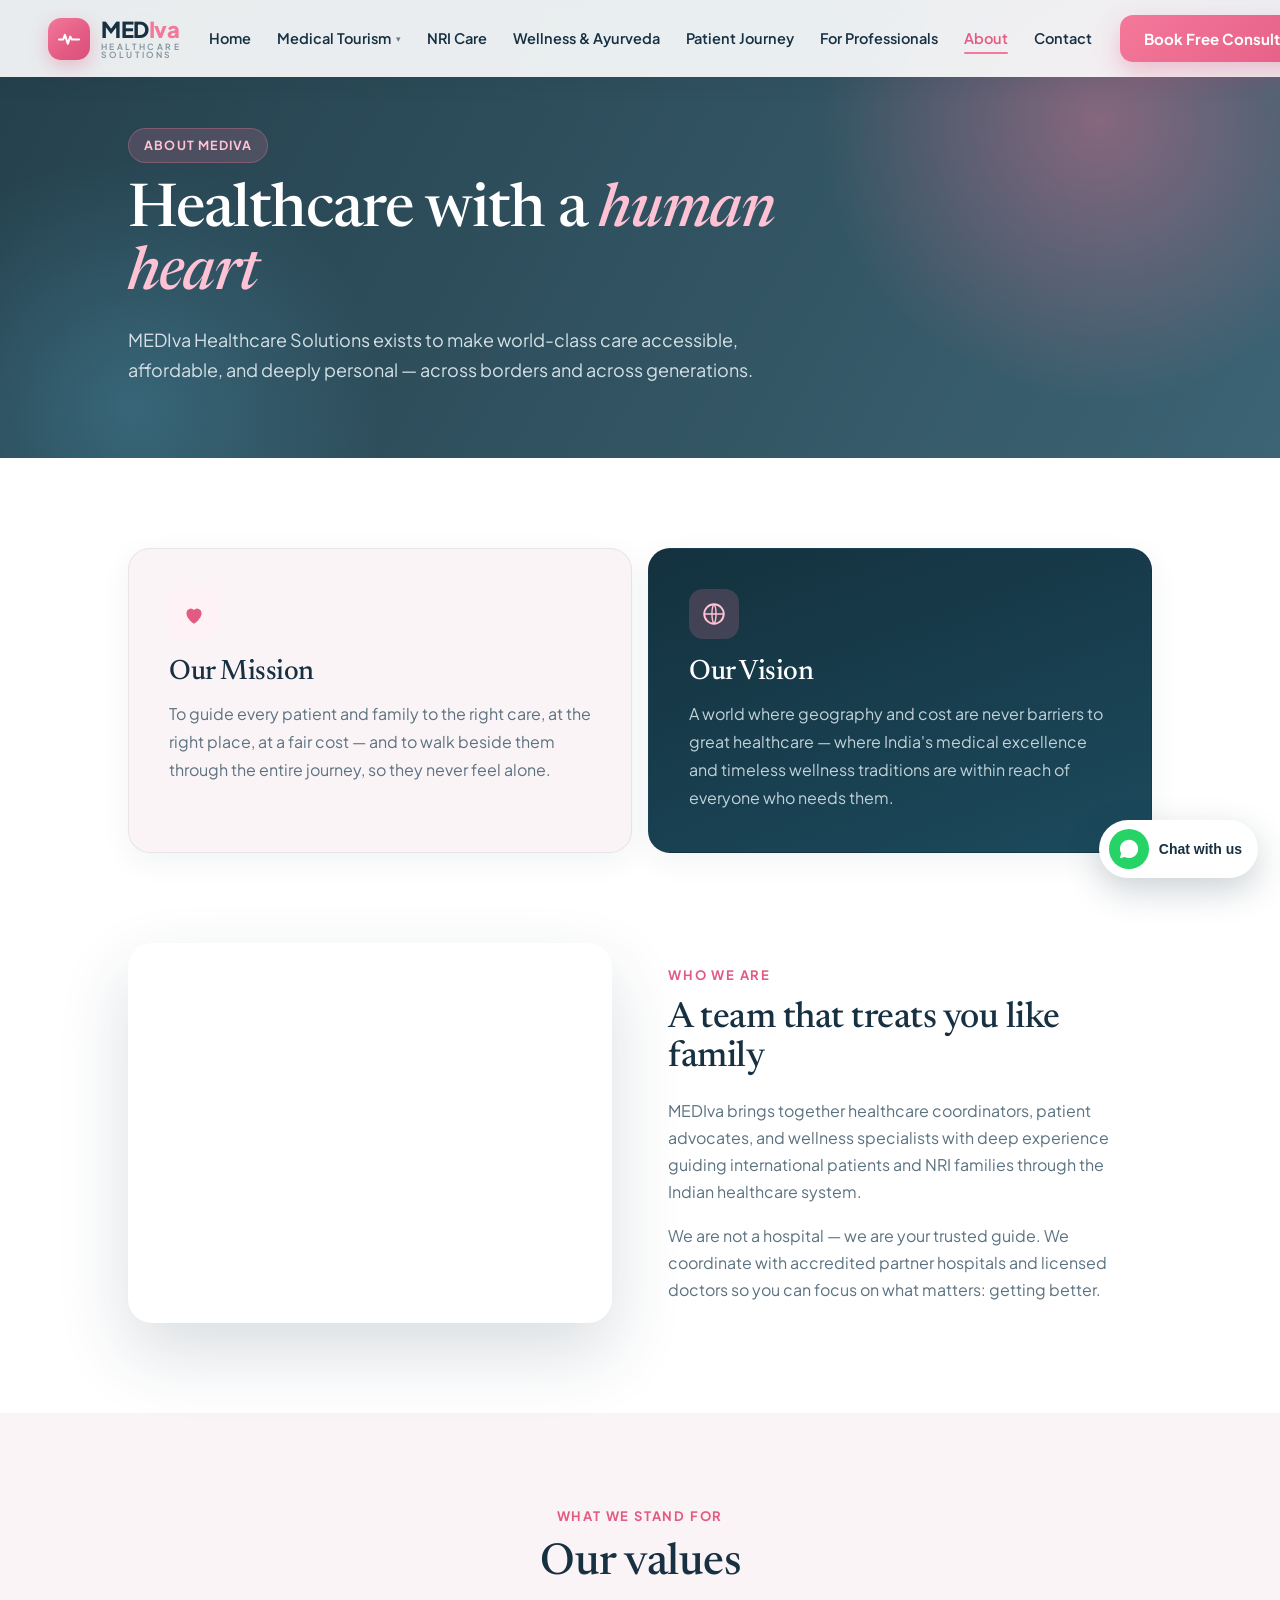
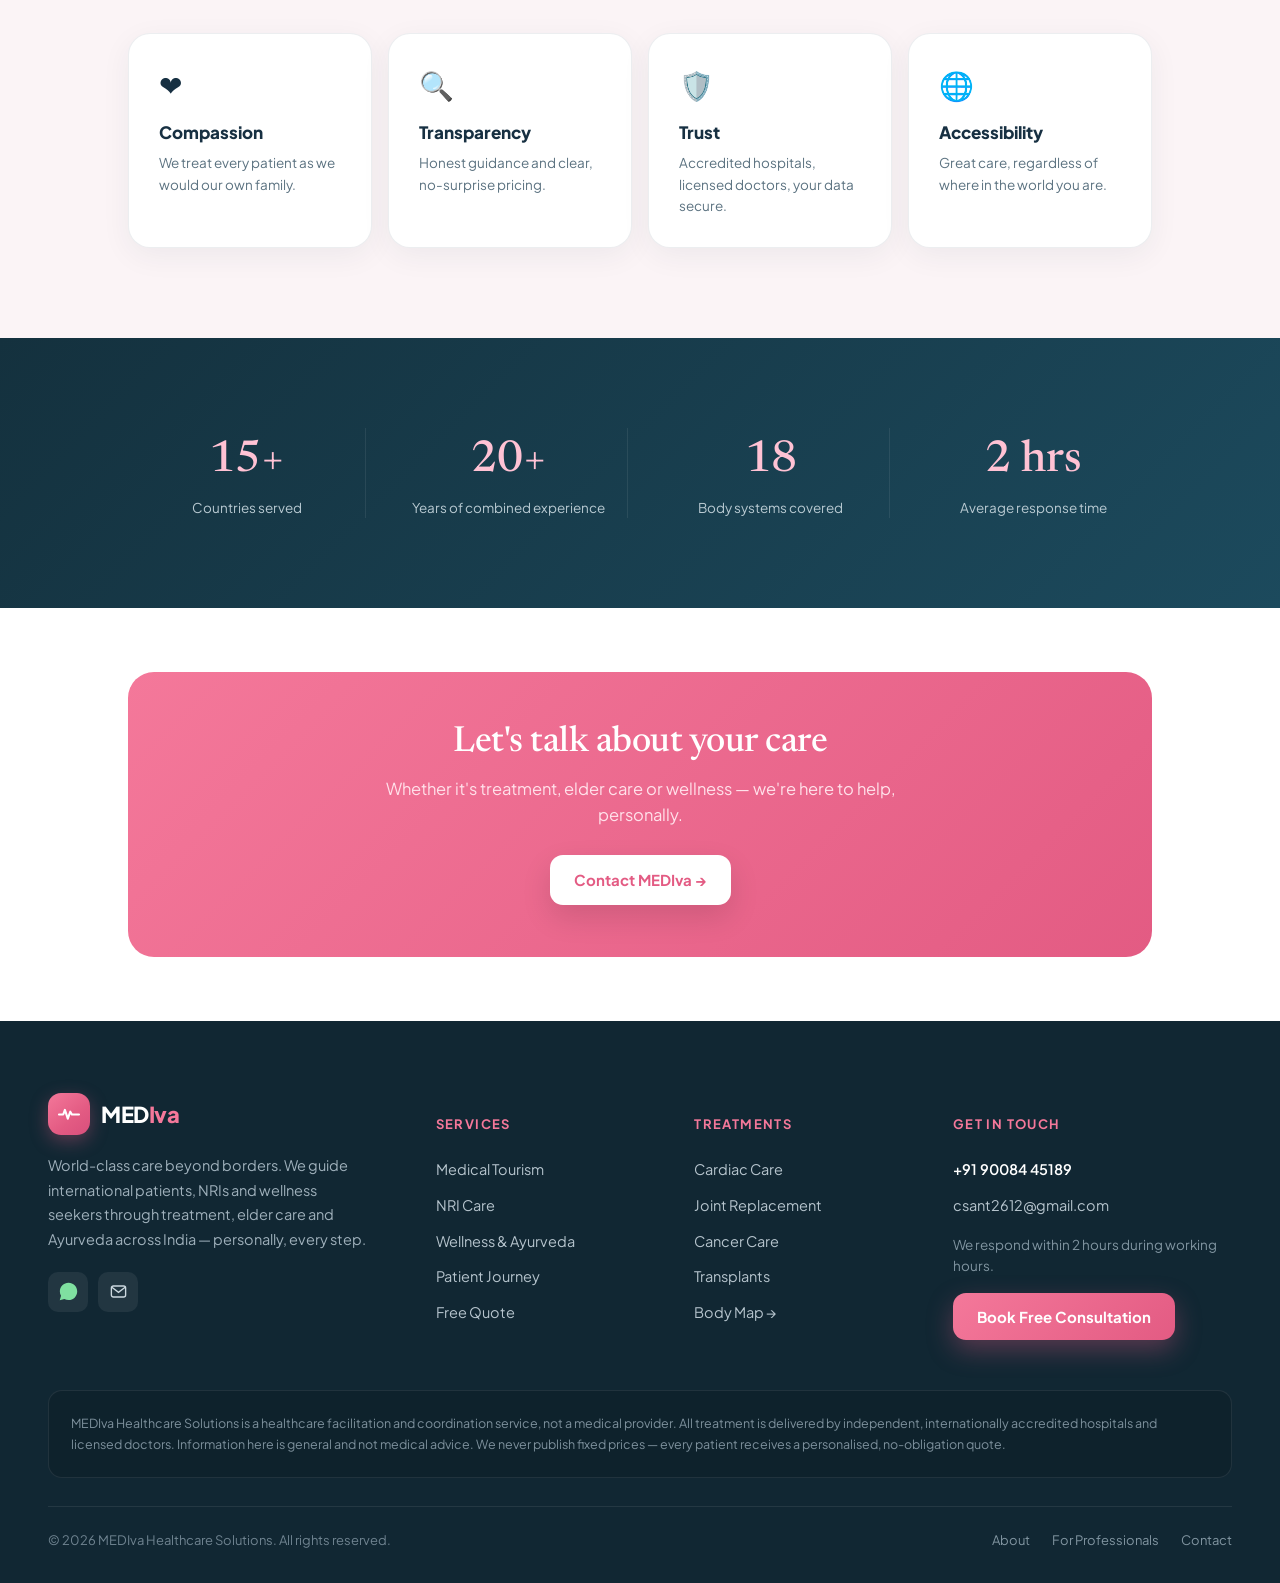
==== about.html @ e484f948 "Add files via upload" ====
<!DOCTYPE html>
<html lang="en">
<head>
<meta charset="utf-8">
<meta name="viewport" content="width=device-width, initial-scale=1">
<title>About MEDIva Healthcare Solutions</title>
<meta name="description" content="MEDIva makes world-class care accessible, affordable and personal — across borders and generations. Learn about our mission, vision and values.">
<link rel="icon" type="image/svg+xml" href="assets/img/favicon.svg">
<link rel="preconnect" href="https://fonts.googleapis.com">
<link rel="preconnect" href="https://fonts.gstatic.com" crossorigin>
<link href="https://fonts.googleapis.com/css2?family=Newsreader:ital,opsz,wght@0,6..72,400;0,6..72,500;0,6..72,600;1,6..72,400;1,6..72,500&family=Plus+Jakarta+Sans:wght@400;500;600;700;800&display=swap" rel="stylesheet">
<link rel="stylesheet" href="assets/css/styles.css">
</head>
<body data-active="About">
<header id="site-header"></header>
<main>
<section class="hero hero-page" style="background:linear-gradient(120deg,rgba(20,49,62,.93),rgba(28,74,93,.86)),url(https://images.unsplash.com/photo-1538108149393-fbbd81895907?auto=format&fit=crop&w=1600&q=70) center/cover">
  <div class="container-narrow"><span class="badge">About MEDIva</span>
    <h1 class="display on-dark" style="max-width:780px;margin-bottom:18px">Healthcare with a <span class="italic">human heart</span></h1>
    <p class="lead on-dark" style="max-width:660px">MEDIva Healthcare Solutions exists to make world-class care accessible, affordable, and deeply personal — across borders and across generations.</p>
  </div></section>
<section class="section"><div class="container-narrow"><div class="grid cols-2 gap-md">
  <div class="card card-pad" style="background:#fbf4f6;padding:40px"><div style="width:50px;height:50px;border-radius:14px;background:#fff2f6;display:inline-flex;align-items:center;justify-content:center;margin-bottom:18px"><svg width="26" height="26" viewBox="0 0 24 24" fill="none"><path d="M12 21s-7-4.5-7-10a4 4 0 0 1 7-2.6A4 4 0 0 1 19 11c0 5.5-7 10-7 10z" fill="#e35b83"/></svg></div><h2 class="display" style="font-size:28px;margin-bottom:12px">Our Mission</h2><p style="font-size:16px;line-height:1.75;color:#5b7280">To guide every patient and family to the right care, at the right place, at a fair cost — and to walk beside them through the entire journey, so they never feel alone.</p></div>
  <div class="card card-pad" style="background:linear-gradient(160deg,#14313e,#1c4a5d);padding:40px"><div style="width:50px;height:50px;border-radius:14px;background:rgba(244,120,154,.2);display:inline-flex;align-items:center;justify-content:center;margin-bottom:18px"><svg width="26" height="26" viewBox="0 0 24 24" fill="none"><circle cx="12" cy="12" r="9" stroke="#ffc2d4" stroke-width="1.8"/><path d="M3 12h18M12 3c2.5 2.5 2.5 15 0 18M12 3c-2.5 2.5-2.5 15 0 18" stroke="#ffc2d4" stroke-width="1.3"/></svg></div><h2 class="display on-dark" style="font-size:28px;margin-bottom:12px">Our Vision</h2><p style="font-size:16px;line-height:1.75;color:#c2d2d9">A world where geography and cost are never barriers to great healthcare — where India's medical excellence and timeless wellness traditions are within reach of everyone who needs them.</p></div>
</div></div></section>

<section class="section" style="padding-top:0"><div class="container-narrow"><div class="split">
  <div class="split-photo" style="height:380px;background-image:url(https://images.unsplash.com/photo-1622253692010-333f2da6031d?auto=format&fit=crop&w=1000&q=72)"></div>
  <div><span class="eyebrow">Who We Are</span><h2 class="display" style="font-size:36px;margin-bottom:18px">A team that treats you like family</h2><p class="lead" style="font-size:16px;margin-bottom:16px">MEDIva brings together healthcare coordinators, patient advocates, and wellness specialists with deep experience guiding international patients and NRI families through the Indian healthcare system.</p><p class="lead" style="font-size:16px">We are not a hospital — we are your trusted guide. We coordinate with accredited partner hospitals and licensed doctors so you can focus on what matters: getting better.</p></div>
</div></div></section>

<section class="section bg-tint"><div class="container-narrow">
  <div class="text-center measure" style="margin-bottom:44px"><span class="eyebrow">What We Stand For</span><h2 class="display">Our values</h2></div>
  <div class="grid cols-4 gap-md">
    <div class="card card-pad"><div style="font-size:28px;margin-bottom:14px">❤️</div><h4 style="font-size:17px;font-weight:800;margin-bottom:7px">Compassion</h4><p style="font-size:13.5px;line-height:1.6;color:#5b7280">We treat every patient as we would our own family.</p></div><div class="card card-pad"><div style="font-size:28px;margin-bottom:14px">🔍</div><h4 style="font-size:17px;font-weight:800;margin-bottom:7px">Transparency</h4><p style="font-size:13.5px;line-height:1.6;color:#5b7280">Honest guidance and clear, no-surprise pricing.</p></div><div class="card card-pad"><div style="font-size:28px;margin-bottom:14px">🛡️</div><h4 style="font-size:17px;font-weight:800;margin-bottom:7px">Trust</h4><p style="font-size:13.5px;line-height:1.6;color:#5b7280">Accredited hospitals, licensed doctors, your data secure.</p></div><div class="card card-pad"><div style="font-size:28px;margin-bottom:14px">🌐</div><h4 style="font-size:17px;font-weight:800;margin-bottom:7px">Accessibility</h4><p style="font-size:13.5px;line-height:1.6;color:#5b7280">Great care, regardless of where in the world you are.</p></div>
  </div>
</div></section>

<section class="section" style="background:linear-gradient(135deg,#14313e,#1c4a5d)"><div class="container-narrow"><div class="counters-grid" style="padding:0">
  <div class="counter"><div style="font-family:var(--serif);font-weight:500;font-size:44px;color:#ffc2d4">15+</div><div style="font-size:13.5px;color:#b9cad2;margin-top:4px">Countries served</div></div><div class="counter"><div style="font-family:var(--serif);font-weight:500;font-size:44px;color:#ffc2d4">20+</div><div style="font-size:13.5px;color:#b9cad2;margin-top:4px">Years of combined experience</div></div><div class="counter"><div style="font-family:var(--serif);font-weight:500;font-size:44px;color:#ffc2d4">18</div><div style="font-size:13.5px;color:#b9cad2;margin-top:4px">Body systems covered</div></div><div class="counter" style="border-right:none"><div style="font-family:var(--serif);font-weight:500;font-size:44px;color:#ffc2d4">2 hrs</div><div style="font-size:13.5px;color:#b9cad2;margin-top:4px">Average response time</div></div>
</div></div></section>

<section class="section-sm"><div class="container-narrow"><div class="cta-band" style="padding:52px 40px">
  <h2 class="display on-dark" style="font-size:36px;margin-bottom:12px">Let's talk about your care</h2>
  <p style="font-size:16.5px;color:#ffe1ea;margin:0 auto 26px;max-width:520px;line-height:1.6">Whether it's treatment, elder care or wellness — we're here to help, personally.</p>
  <a class="btn btn-white" href="contact.html">Contact MEDIva →</a>
</div></div></section>

</main>
<footer id="site-footer"></footer>
<div id="site-chrome"></div>
<script src="assets/js/main.js"></script>
</body>
</html>
---- assets/css/styles.css ----
/* ===========================================================
   MEDIva Healthcare Solutions — production stylesheet
   Palette: pink #f4789a / #e35b83 · ink #173042 · cloud #fbf4f6
   Fonts: Newsreader (serif display) + Plus Jakarta Sans (UI)
   =========================================================== */

:root {
  --pink: #f4789a;
  --pink-deep: #e35b83;
  --pink-soft: #fff2f6;
  --pink-tint: #fbf4f6;
  --ink: #173042;
  --ink-2: #1c4a5d;
  --slate: #5b7280;
  --slate-2: #7d909c;
  --line: rgba(23, 48, 66, .08);
  --green: #3c7d5a;
  --green-2: #2f6f4f;
  --wa: #25d366;
  --shadow-sm: 0 8px 30px rgba(23, 48, 66, .06);
  --shadow-md: 0 16px 40px rgba(23, 48, 66, .12);
  --shadow-lg: 0 30px 70px rgba(23, 48, 66, .16);
  --maxw: 1240px;
  --maxw-narrow: 1080px;
  --serif: 'Newsreader', Georgia, serif;
  --sans: 'Plus Jakarta Sans', system-ui, sans-serif;
}

* { box-sizing: border-box; }
html { scroll-behavior: smooth; }
body {
  margin: 0;
  font-family: var(--sans);
  color: var(--ink);
  background: #fff;
  -webkit-font-smoothing: antialiased;
  line-height: 1.5;
}
img { max-width: 100%; display: block; }
a { color: inherit; }
h1, h2, h3, h4 { margin: 0; }
p { margin: 0; }
ul { margin: 0; padding: 0; list-style: none; }

/* ---------- layout primitives ---------- */
.container { max-width: var(--maxw); margin: 0 auto; padding: 0 28px; }
.container-narrow { max-width: var(--maxw-narrow); margin: 0 auto; padding: 0 28px; }
.section { padding: 90px 0; }
.section-sm { padding: 64px 0; }
.bg-tint { background: var(--pink-tint); }
.bg-ink { background: var(--ink); }
.text-center { text-align: center; }
.measure { max-width: 680px; margin-left: auto; margin-right: auto; }
.measure-wide { max-width: 720px; margin-left: auto; margin-right: auto; }

.eyebrow {
  display: inline-block;
  font-weight: 700; font-size: 13px;
  letter-spacing: 1.8px; text-transform: uppercase;
  color: var(--pink-deep); margin-bottom: 14px;
}
.eyebrow.on-dark { color: #ffc2d4; }
.eyebrow.on-green { color: #b8e6c8; }

.display {
  font-family: var(--serif); font-weight: 500; letter-spacing: -.5px;
  line-height: 1.1; color: var(--ink);
}
h1.display { font-size: clamp(38px, 5.4vw, 60px); line-height: 1.05; letter-spacing: -1px; }
h2.display { font-size: clamp(30px, 3.6vw, 44px); }
h3.display { font-size: clamp(24px, 2.6vw, 32px); }
.display .italic { font-style: italic; color: var(--pink-deep); }
.on-dark { color: #fff; }
.on-dark .italic { color: #ffc2d4; }
.lead { font-size: 18px; line-height: 1.7; color: var(--slate); }
.lead.on-dark { color: #d4e0e6; }

/* ---------- buttons ---------- */
.btn {
  display: inline-flex; align-items: center; gap: 8px;
  font-family: var(--sans); font-weight: 700; font-size: 15px;
  padding: 14px 24px; border-radius: 13px; border: none;
  cursor: pointer; text-decoration: none; transition: transform .2s, box-shadow .2s, background .2s;
  white-space: nowrap;
}
.btn-primary { color: #fff; background: linear-gradient(135deg, var(--pink), var(--pink-deep)); box-shadow: 0 10px 26px rgba(227, 91, 131, .34); }
.btn-primary:hover { transform: translateY(-2px); box-shadow: 0 14px 32px rgba(227, 91, 131, .44); }
.btn-white { color: var(--pink-deep); background: #fff; box-shadow: 0 12px 30px rgba(0, 0, 0, .12); }
.btn-white:hover { transform: translateY(-2px); }
.btn-ghost { color: #fff; background: rgba(255, 255, 255, .08); border: 1px solid rgba(255, 255, 255, .24); }
.btn-ghost:hover { background: rgba(255, 255, 255, .18); }
.btn-ink { color: var(--ink); background: #fff; }
.btn-block { width: 100%; justify-content: center; }
.btn-lg { padding: 15px 28px; font-size: 15.5px; }

/* ---------- header / nav ---------- */
.site-header {
  position: fixed; top: 0; left: 0; right: 0; z-index: 1000;
  transition: background .25s, box-shadow .25s, padding .25s;
  background: rgba(255, 255, 255, .9); box-shadow: 0 4px 24px rgba(23, 48, 66, .08);
  -webkit-backdrop-filter: saturate(140%) blur(10px); backdrop-filter: saturate(140%) blur(10px);
}
.site-header.transparent { background: transparent; box-shadow: none; }
.nav {
  max-width: var(--maxw); margin: 0 auto; padding: 15px 28px;
  display: grid; grid-template-columns: 1fr auto 1fr; align-items: center; gap: 16px;
  transition: padding .25s;
}
.site-header.scrolled .nav { padding: 9px 28px; }
.brand { display: inline-flex; align-items: center; gap: 11px; text-decoration: none; justify-self: start; }
.brand-mark {
  width: 42px; height: 42px; border-radius: 13px; flex: none;
  background: linear-gradient(140deg, var(--pink), var(--pink-deep) 60%, #d94f7c);
  display: inline-flex; align-items: center; justify-content: center;
  box-shadow: 0 6px 18px rgba(227, 91, 131, .35);
}
.brand-text { display: flex; flex-direction: column; line-height: 1; }
.brand-name { font-family: var(--sans); font-weight: 800; font-size: 22px; letter-spacing: -.5px; color: var(--ink); }
.brand-name .accent { color: var(--pink); }
.brand-sub { font-weight: 600; font-size: 8.5px; letter-spacing: 2.4px; text-transform: uppercase; color: var(--slate-2); margin-top: 3px; }
.site-header.transparent .brand-name { color: #fff; }
.site-header.transparent .brand-sub { color: rgba(255, 255, 255, .7); }

.nav-menu { justify-self: center; display: flex; align-items: center; gap: 2px; }
.nav-item { position: relative; }
.nav-link {
  position: relative; display: inline-flex; align-items: center; gap: 5px;
  padding: 9px 12px; font-weight: 600; font-size: 14.5px; color: var(--ink);
  text-decoration: none; border-radius: 9px; white-space: nowrap;
}
.site-header.transparent .nav-link { color: rgba(255, 255, 255, .92); }
.nav-link .caret { font-size: 9px; opacity: .6; }
.nav-link::after {
  content: ""; position: absolute; left: 12px; right: 12px; bottom: 4px;
  height: 2px; background: var(--pink); border-radius: 2px;
  transform: scaleX(0); transform-origin: left; transition: transform .22s;
}
.nav-link:hover::after, .nav-link.active::after { transform: scaleX(1); }
.nav-link.active { color: var(--pink-deep); }

.nav-drop {
  position: absolute; top: 100%; left: 50%; transform: translateX(-50%) translateY(8px);
  padding-top: 10px; opacity: 0; visibility: hidden; pointer-events: none;
  transition: opacity .18s, transform .18s, visibility .18s;
}
.nav-item:hover .nav-drop { opacity: 1; visibility: visible; transform: translateX(-50%) translateY(0); pointer-events: auto; }
.nav-drop-inner {
  background: #fff; border-radius: 16px; box-shadow: 0 18px 50px rgba(23, 48, 66, .16);
  border: 1px solid rgba(23, 48, 66, .07); padding: 8px; min-width: 250px;
}
.nav-drop a {
  display: block; padding: 11px 14px; border-radius: 10px;
  font-weight: 600; font-size: 14px; color: var(--ink); text-decoration: none;
  transition: background .15s, color .15s;
}
.nav-drop a:hover { background: var(--pink-soft); color: var(--pink-deep); }

.nav-actions { justify-self: end; display: flex; align-items: center; gap: 10px; }
.nav-wa {
  width: 42px; height: 42px; border-radius: 11px; display: none;
  align-items: center; justify-content: center;
  background: rgba(37, 211, 102, .13); border: 1px solid rgba(37, 211, 102, .27);
}
.burger { display: none; border: none; background: transparent; cursor: pointer; padding: 8px; }
.burger span { display: block; width: 24px; height: 2.5px; background: var(--ink); border-radius: 2px; margin: 5px 0; transition: background .2s; }
.site-header.transparent .burger span { background: #fff; }

.mobile-menu { display: none; background: #fff; border-top: 1px solid var(--line); padding: 12px 20px 22px; box-shadow: var(--shadow-md); }
.mobile-menu.open { display: block; }
.mobile-menu a { display: block; padding: 13px 8px; font-weight: 700; font-size: 16px; color: var(--ink); text-decoration: none; border-bottom: 1px solid var(--line); }
.mobile-menu .btn { margin-top: 16px; }

@media (max-width: 1080px) {
  .nav-menu { display: none; }
  .burger { display: block; }
  .nav .btn-book { display: none; }
  .nav-wa { display: inline-flex; }
}

/* ---------- hero ---------- */
.hero { position: relative; overflow: hidden; padding: 150px 0 90px; background: var(--ink); }
.hero-page { padding: 128px 0 72px; }
.hero::before, .hero::after { content: ""; position: absolute; border-radius: 50%; pointer-events: none; }
.hero::before { top: -180px; right: -120px; width: 600px; height: 600px; background: radial-gradient(circle, rgba(244, 120, 154, .42), transparent 66%); }
.hero::after { bottom: -220px; left: -140px; width: 540px; height: 540px; background: radial-gradient(circle, rgba(91, 180, 210, .28), transparent 66%); }
.hero > .container, .hero > .container-narrow { position: relative; z-index: 2; }
.hero-grid { display: grid; grid-template-columns: 1.05fr .95fr; gap: 56px; align-items: center; }
.hero-photo { width: 100%; height: 460px; border-radius: 26px; background-size: cover; background-position: center; box-shadow: 0 30px 70px rgba(0, 0, 0, .35); }

.badge {
  display: inline-flex; align-items: center; gap: 9px;
  background: rgba(244, 120, 154, .18); border: 1px solid rgba(244, 120, 154, .3);
  border-radius: 40px; padding: 7px 15px; margin-bottom: 18px;
  font-size: 12.5px; font-weight: 700; letter-spacing: 1.2px; text-transform: uppercase; color: #ffc2d4;
}
.badge .dot { width: 7px; height: 7px; border-radius: 50%; background: var(--pink); }
.badge.lower { text-transform: none; letter-spacing: .4px; font-weight: 600; color: #e7eef1; background: rgba(255, 255, 255, .1); border-color: rgba(255, 255, 255, .16); }

.hero-cta { display: flex; gap: 13px; flex-wrap: wrap; margin-top: 34px; }
.hero-trust { display: flex; align-items: center; gap: 16px; margin-top: 34px; }
.avatars { display: flex; }
.avatars span { width: 38px; height: 38px; border-radius: 50%; border: 2px solid var(--ink-2); }
.avatars span + span { margin-left: -12px; }

.float-card { position: absolute; background: #fff; border-radius: 16px; padding: 14px 18px; box-shadow: 0 16px 40px rgba(0, 0, 0, .22); }

/* ---------- counters band ---------- */
.counters { background: #112733; }
.counters-grid { display: grid; grid-template-columns: repeat(4, 1fr); gap: 24px; padding: 30px 0; }
.counter { text-align: center; }
.counter:not(:last-child) { border-right: 1px solid rgba(255, 255, 255, .08); }
.counter .num { font-family: var(--serif); font-weight: 500; font-size: 40px; color: #fff; }
.counter .lbl { font-size: 13px; color: #9fb0bb; letter-spacing: .3px; }

/* ---------- grids & cards ---------- */
.grid { display: grid; gap: 22px; }
.cols-2 { grid-template-columns: repeat(2, 1fr); }
.cols-3 { grid-template-columns: repeat(3, 1fr); }
.cols-4 { grid-template-columns: repeat(4, 1fr); }
.cols-5 { grid-template-columns: repeat(5, 1fr); }
.gap-sm { gap: 14px; }
.gap-md { gap: 16px; }

.card { background: #fff; border: 1px solid var(--line); border-radius: 22px; box-shadow: var(--shadow-sm); }
.card-pad { padding: 30px; }

.svc-card { background: #fff; border: 1px solid var(--line); border-radius: 24px; overflow: hidden; box-shadow: var(--shadow-sm); transition: transform .25s, box-shadow .25s; text-decoration: none; display: block; }
.svc-card:hover { transform: translateY(-6px); box-shadow: var(--shadow-lg); }
.svc-media { height: 180px; position: relative; display: flex; align-items: flex-end; padding: 22px; background-size: cover; background-position: center; }
.svc-media .icon { position: relative; width: 54px; height: 54px; border-radius: 15px; background: rgba(255, 255, 255, .95); display: inline-flex; align-items: center; justify-content: center; }
.svc-body { padding: 26px; }
.svc-body h3 { font-size: 21px; font-weight: 800; color: var(--ink); margin-bottom: 10px; }
.svc-body p { font-size: 14.5px; line-height: 1.65; color: var(--slate); margin-bottom: 16px; }
.svc-link { font-weight: 700; font-size: 14.5px; color: var(--pink-deep); }
.svc-card:hover .arrow { transform: translateX(4px); }
.arrow { display: inline-block; transition: transform .2s; }

.feature { background: #fff; border: 1px solid var(--line); border-radius: 18px; padding: 24px; }
.feature .thumb { width: 54px; height: 54px; border-radius: 13px; margin-bottom: 14px; background-size: cover; background-position: center; box-shadow: 0 6px 16px rgba(23, 48, 66, .14); }
.feature .ic { width: 46px; height: 46px; border-radius: 12px; background: var(--pink-soft); display: inline-flex; align-items: center; justify-content: center; font-size: 22px; margin-bottom: 14px; }
.feature h4 { font-size: 16px; font-weight: 800; color: var(--ink); margin-bottom: 7px; }
.feature p { font-size: 13.5px; line-height: 1.6; color: var(--slate); }

.treat-card { background: rgba(255, 255, 255, .05); border: 1px solid rgba(255, 255, 255, .1); border-radius: 16px; padding: 22px 20px; text-decoration: none; display: block; transition: background .22s, border-color .22s, transform .22s, box-shadow .22s; }
.treat-card .emoji { font-size: 26px; margin-bottom: 14px; }
.treat-card h4 { font-size: 15.5px; font-weight: 700; color: #fff; margin-bottom: 6px; line-height: 1.3; }
.treat-card span { font-size: 13px; color: #9fb0bb; }
.treat-card:hover { background: #fff; border-color: var(--pink); transform: translateY(-3px); box-shadow: var(--shadow-md); }
.treat-card:hover h4, .treat-card:hover span { color: var(--ink); }

/* on light treatment grid (medical tourism) */
.treat-card.light { background: #fff; border-color: var(--line); }
.treat-card.light h4 { color: var(--ink); }
.treat-card.light span { color: var(--slate-2); }
.treat-card.light:hover { box-shadow: var(--shadow-md); }
.treat-card .go { opacity: 0; transform: translateX(-4px); display: inline-block; transition: all .2s; color: var(--pink-deep); }
.treat-card:hover .go { opacity: 1; transform: translateX(0); }

/* ---------- split / band ---------- */
.split { display: grid; grid-template-columns: 1fr 1fr; gap: 56px; align-items: center; }
.split-photo { width: 100%; height: 420px; border-radius: 24px; background-size: cover; background-position: center; box-shadow: var(--shadow-lg); }
.checklist { display: flex; flex-direction: column; gap: 12px; }
.checklist li { display: flex; align-items: flex-start; gap: 12px; font-size: 15px; color: var(--ink); }
.checklist .tick { color: var(--pink-deep); font-weight: 800; }
.checklist.on-dark li { color: #dde7ec; }
.checklist.on-dark .tick { color: #ffc2d4; }

.cta-band { border-radius: 26px; padding: 56px 40px; text-align: center; background: linear-gradient(135deg, var(--pink), var(--pink-deep)); }
.panel-band { background: linear-gradient(135deg, #14313e, var(--ink-2)); border-radius: 26px; padding: 48px; }

/* ---------- body map ---------- */
.bodymap { background: linear-gradient(180deg, #fbf4f6, #fff); }
.bodymap-grid { display: grid; grid-template-columns: 1fr 1.05fr; gap: 40px; align-items: center; }
.figure-wrap { display: flex; justify-content: center; }
.figure { position: relative; width: 300px; height: 660px; flex: none; }
.figure-glow { position: absolute; inset: -10% -22% 2%; background: radial-gradient(ellipse at 50% 40%, rgba(244, 120, 154, .16), transparent 60%); }
.figure svg { position: absolute; inset: 0; filter: drop-shadow(0 22px 34px rgba(23, 48, 66, .18)); }
.hot { position: absolute; transform: translate(-50%, -50%); text-decoration: none; display: flex; align-items: center; justify-content: center; }
.hot:hover { z-index: 40; }
.blob { border-radius: 50%; display: flex; align-items: center; justify-content: center; transition: transform .32s cubic-bezier(.34, 1.56, .64, 1), background .3s; background: radial-gradient(circle, rgba(244, 120, 154, .34), rgba(244, 120, 154, .12) 65%, transparent 78%); }
.hot:hover .blob { transform: scale(1.32); background: radial-gradient(circle, rgba(244, 120, 154, .55), rgba(244, 120, 154, .24) 60%, transparent 80%); }
.node { width: 12px; height: 12px; border-radius: 50%; background: var(--pink); border: 2.5px solid #fff; animation: bmpulse 2.6s infinite; transition: transform .3s; }
.hot:hover .node { transform: scale(1.25); background: var(--pink-deep); }
@keyframes bmpulse { 0% { box-shadow: 0 0 0 0 rgba(244, 120, 154, .55); } 70% { box-shadow: 0 0 0 9px rgba(244, 120, 154, 0); } 100% { box-shadow: 0 0 0 0 rgba(244, 120, 154, 0); } }
.hot .tip { position: absolute; top: -38px; left: 50%; transform: translateX(-50%) translateY(6px); white-space: nowrap; background: var(--ink); color: #fff; font-weight: 700; font-size: 12px; padding: 6px 11px; border-radius: 9px; opacity: 0; pointer-events: none; transition: opacity .2s, transform .2s; box-shadow: 0 8px 20px rgba(23, 48, 66, .25); }
.hot .tip::after { content: ""; position: absolute; bottom: -5px; left: 50%; transform: translateX(-50%) rotate(45deg); width: 9px; height: 9px; background: var(--ink); }
.hot:hover .tip { opacity: 1; transform: translateX(-50%) translateY(0); }
.figure-hint { position: absolute; left: 50%; bottom: -14px; transform: translateX(-50%); background: #fff; border: 1px solid var(--line); box-shadow: 0 8px 22px rgba(23, 48, 66, .1); border-radius: 40px; padding: 8px 16px; font-size: 12.5px; font-weight: 600; color: var(--slate); white-space: nowrap; }

.sys-group { margin-bottom: 22px; }
.sys-group h4 { font-weight: 800; font-size: 12px; letter-spacing: 1.6px; text-transform: uppercase; color: #b3899a; margin-bottom: 10px; padding-left: 2px; }
.sys-list { display: grid; grid-template-columns: 1fr 1fr; gap: 8px; }
.syschip { display: flex; align-items: center; gap: 10px; background: #faf6f7; border: 1.5px solid rgba(23, 48, 66, .07); border-radius: 13px; padding: 12px 14px; text-decoration: none; transition: all .18s; }
.syschip .dot { width: 8px; height: 8px; border-radius: 50%; background: var(--pink); flex: none; }
.syschip span.t { font-weight: 600; font-size: 14px; color: var(--ink); flex: 1; line-height: 1.25; }
.syschip .go { color: var(--pink-deep); font-weight: 800; opacity: 0; transform: translateX(-4px); transition: all .18s; }
.syschip:hover { background: #fff; border-color: var(--pink); box-shadow: 0 6px 18px rgba(23, 48, 66, .08); transform: translateX(3px); }
.syschip:hover .go { opacity: 1; transform: translateX(0); }

/* ---------- testimonials ---------- */
.quote-card { background: #fff; border: 1px solid var(--line); border-radius: 22px; padding: 30px; box-shadow: var(--shadow-sm); }
.stars { color: var(--pink); font-size: 18px; margin-bottom: 14px; letter-spacing: 1px; }
.quote-card p { font-family: var(--serif); font-size: 18px; line-height: 1.55; color: #2a4452; margin-bottom: 22px; font-style: italic; }
.quote-who { display: flex; align-items: center; gap: 12px; }
.quote-av { width: 44px; height: 44px; border-radius: 50%; display: inline-flex; align-items: center; justify-content: center; color: #fff; font-weight: 800; font-size: 16px; }
.quote-who .nm { font-weight: 700; font-size: 14.5px; color: var(--ink); }
.quote-who .mt { font-size: 13px; color: var(--slate-2); }

/* ---------- pro strip ---------- */
.pro-strip { background: linear-gradient(135deg, #14313e, var(--ink-2)); border-radius: 26px; padding: 48px; display: flex; justify-content: space-between; align-items: center; gap: 32px; flex-wrap: wrap; }

/* ---------- footer ---------- */
.site-footer { background: #112733; color: #cdd9e0; }
.footer-grid { display: grid; grid-template-columns: 1.6fr 1fr 1fr 1.3fr; gap: 44px; padding-top: 72px; }
.footer-col h5 { font-weight: 700; font-size: 13px; letter-spacing: 1.4px; text-transform: uppercase; color: var(--pink); margin-bottom: 18px; }
.footer-col a { display: block; padding: 7px 0; font-size: 14.5px; color: #b6c4cd; text-decoration: none; }
.footer-col a:hover { color: #fff; }
.footer-about p { font-size: 14.5px; line-height: 1.7; color: #9fb0bb; max-width: 320px; margin: 18px 0 20px; }
.footer-social { display: flex; gap: 10px; }
.footer-social a { width: 40px; height: 40px; border-radius: 10px; background: rgba(255, 255, 255, .07); display: inline-flex; align-items: center; justify-content: center; }
.footer-social a:hover { background: rgba(255, 255, 255, .14); }
.footer-disclaimer { margin-top: 50px; padding: 22px; border: 1px solid rgba(255, 255, 255, .08); background: rgba(0, 0, 0, .12); border-radius: 14px; }
.footer-disclaimer p { font-size: 12.5px; line-height: 1.7; color: #7d909c; }
.footer-bottom { display: flex; justify-content: space-between; align-items: center; flex-wrap: wrap; gap: 14px; padding: 24px 0 32px; margin-top: 28px; border-top: 1px solid rgba(255, 255, 255, .08); }
.footer-bottom .copy { font-size: 13px; color: #6f8390; }
.footer-bottom nav { display: flex; gap: 22px; }
.footer-bottom nav a { font-size: 13px; color: #8195a1; text-decoration: none; }

/* ---------- contact channels ---------- */
.chan { background: #faf6f7; border: 1.5px solid rgba(23, 48, 66, .07); border-radius: 20px; padding: 30px; transition: all .22s; display: block; text-decoration: none; }
.chan:hover { transform: translateY(-3px); box-shadow: var(--shadow-md); border-color: var(--pink); }
.chan .ic { width: 50px; height: 50px; border-radius: 13px; display: inline-flex; align-items: center; justify-content: center; margin-bottom: 16px; }
.chan h3 { font-size: 17px; font-weight: 800; color: var(--ink); margin-bottom: 6px; }
.chan p { font-size: 14.5px; color: var(--slate); margin-bottom: 8px; }
.chan .val { font-weight: 700; font-size: 15px; color: var(--pink-deep); word-break: break-word; }

/* ---------- enquiry / forms ---------- */
.form-card { background: #fff; border-radius: 24px; box-shadow: var(--shadow-md); border: 1px solid var(--line); padding: 36px; }
.field { width: 100%; border: 1.5px solid rgba(23, 48, 66, .14); border-radius: 12px; padding: 13px 15px; font-family: var(--sans); font-size: 14.5px; color: var(--ink); background: #fff; }
.field:focus { outline: none; border-color: var(--pink); box-shadow: 0 0 0 3px rgba(244, 120, 154, .15); }
textarea.field { resize: vertical; }
.form-row { display: grid; grid-template-columns: 1fr 1fr; gap: 13px; margin-bottom: 13px; }
.form-error { color: #d63b6a; font-size: 13px; font-weight: 600; margin-bottom: 10px; }
.form-note { text-align: center; font-size: 12.5px; color: var(--slate-2); margin-top: 13px; }
.form-note a { color: var(--pink-deep); font-weight: 700; text-decoration: none; }
.form-success { text-align: center; padding: 24px 6px; }
.form-success .ok { width: 70px; height: 70px; border-radius: 50%; background: #eafaf0; display: inline-flex; align-items: center; justify-content: center; margin-bottom: 18px; }

/* ---------- body-part detail ---------- */
.tagchip { font-size: 13.5px; font-weight: 600; color: var(--pink-deep); background: #fff; border: 1px solid rgba(227, 91, 131, .25); padding: 7px 14px; border-radius: 30px; }
.ail-card { display: flex; align-items: flex-start; gap: 13px; background: #faf6f7; border: 1px solid var(--line); border-radius: 16px; padding: 20px; }
.ail-card .plus { width: 30px; height: 30px; border-radius: 9px; background: var(--pink-soft); color: var(--pink-deep); flex: none; display: inline-flex; align-items: center; justify-content: center; font-weight: 800; }
.ail-card span.t { font-size: 15px; font-weight: 600; color: #2a4452; line-height: 1.45; }
.neglect { background: linear-gradient(135deg, #2a1620, #3a1d2b); }
.neg-card { background: rgba(255, 255, 255, .05); border: 1px solid rgba(255, 154, 182, .2); border-radius: 18px; padding: 24px; }
.neg-card .ic { width: 40px; height: 40px; border-radius: 11px; background: rgba(244, 120, 154, .18); display: inline-flex; align-items: center; justify-content: center; margin-bottom: 14px; }
.neg-card p { font-size: 15px; line-height: 1.6; color: #f3dde4; }
.svc2-card { display: flex; align-items: flex-start; gap: 14px; background: #fff; border: 1px solid var(--line); border-radius: 16px; padding: 22px; }
.svc2-card .tick { width: 36px; height: 36px; border-radius: 10px; background: linear-gradient(135deg, var(--pink), var(--pink-deep)); flex: none; display: inline-flex; align-items: center; justify-content: center; }
.svc2-card span.t { font-size: 15.5px; font-weight: 600; color: #2a4452; line-height: 1.5; }

/* ---------- step / journey ---------- */
.step { display: flex; gap: 22px; align-items: flex-start; background: #faf6f7; border: 1px solid var(--line); border-radius: 18px; padding: 26px 28px; transition: all .22s; }
.step:hover { background: #fff; box-shadow: var(--shadow-md); transform: translateX(4px); }
.step .num { width: 52px; height: 52px; border-radius: 14px; background: linear-gradient(135deg, var(--pink), var(--pink-deep)); color: #fff; font-weight: 800; font-size: 20px; display: inline-flex; align-items: center; justify-content: center; flex: none; box-shadow: 0 8px 18px rgba(227, 91, 131, .3); }
.step h3 { font-size: 20px; font-weight: 800; color: var(--ink); margin-bottom: 6px; }
.step p { font-size: 15px; line-height: 1.65; color: var(--slate); }
.jcard { background: #fff; border: 1px solid var(--line); border-radius: 18px; padding: 26px; }
.jcard .badge-num { width: 40px; height: 40px; border-radius: 11px; background: linear-gradient(135deg, var(--pink), var(--pink-deep)); color: #fff; font-weight: 800; display: inline-flex; align-items: center; justify-content: center; margin-right: 12px; }
.jcard .num-serif { font-family: var(--serif); font-size: 30px; color: var(--pink-deep); font-weight: 500; margin-bottom: 8px; }

/* ---------- cost table ---------- */
.cost-table { background: #fff; border: 1px solid var(--line); border-radius: 20px; overflow: hidden; box-shadow: var(--shadow-sm); }
.cost-row { display: grid; grid-template-columns: 2fr 1fr 1fr 1fr; padding: 18px 24px; align-items: center; }
.cost-row.head { background: #14313e; color: #fff; font-weight: 700; font-size: 13.5px; }
.cost-row:not(.head) { border-top: 1px solid var(--line); }
.cost-row .name { font-weight: 700; font-size: 15px; color: var(--ink); }
.cost-row .west { text-align: right; font-size: 14.5px; color: #94a3ac; text-decoration: line-through; }
.cost-row .india { text-align: right; font-size: 15px; font-weight: 700; color: var(--ink); }
.cost-row .save-wrap { text-align: right; }
.cost-row .save { font-size: 13px; font-weight: 800; color: #1aa84d; background: #eafaf0; padding: 5px 11px; border-radius: 20px; }

/* ---------- chat widget ---------- */
.chat-launch { position: fixed; right: 22px; bottom: 22px; z-index: 1200; display: flex; align-items: center; gap: 10px; border: none; cursor: pointer; background: #fff; padding: 9px 16px 9px 10px; border-radius: 40px; box-shadow: 0 12px 34px rgba(23, 48, 66, .22); animation: pop .3s ease; }
.chat-launch .ic { width: 40px; height: 40px; border-radius: 50%; background: var(--wa); display: inline-flex; align-items: center; justify-content: center; animation: wapulse 2.4s infinite; }
.chat-launch .lbl { font-weight: 700; font-size: 14px; color: var(--ink); }
@keyframes wapulse { 0% { box-shadow: 0 0 0 0 rgba(37, 211, 102, .5); } 70% { box-shadow: 0 0 0 14px rgba(37, 211, 102, 0); } 100% { box-shadow: 0 0 0 0 rgba(37, 211, 102, 0); } }
@keyframes pop { from { transform: scale(.6); opacity: 0; } to { transform: scale(1); opacity: 1; } }
@keyframes slideup { from { transform: translateY(24px); opacity: 0; } to { transform: translateY(0); opacity: 1; } }

.chat-panel { position: fixed; right: 22px; bottom: 22px; z-index: 1300; width: 370px; max-width: calc(100vw - 28px); height: 540px; max-height: calc(100vh - 44px); background: #fff; border-radius: 22px; box-shadow: 0 24px 70px rgba(23, 48, 66, .32); display: flex; flex-direction: column; overflow: hidden; animation: slideup .28s ease; }
.chat-head { background: linear-gradient(135deg, #173042, #1d4357); padding: 18px 20px; display: flex; align-items: center; gap: 12px; }
.chat-head .av { width: 42px; height: 42px; border-radius: 13px; background: linear-gradient(140deg, var(--pink), #d94f7c); display: inline-flex; align-items: center; justify-content: center; flex: none; }
.chat-head .nm { font-weight: 800; font-size: 16px; color: #fff; }
.chat-head .st { font-size: 12px; color: #8fd9a8; display: flex; align-items: center; gap: 5px; }
.chat-head .st .dot { width: 7px; height: 7px; border-radius: 50%; background: #41d67e; }
.chat-head .x { margin-left: auto; border: none; background: rgba(255, 255, 255, .12); cursor: pointer; width: 32px; height: 32px; border-radius: 9px; color: #fff; font-size: 18px; }
.chat-body { flex: 1; overflow-y: auto; padding: 18px; background: #f7f4f3; display: flex; flex-direction: column; gap: 12px; }
.msg { max-width: 84%; }
.msg .bubble { padding: 11px 14px; font-size: 14px; line-height: 1.55; box-shadow: 0 2px 8px rgba(23, 48, 66, .06); }
.msg.bot { align-self: flex-start; }
.msg.bot .bubble { background: #fff; color: #243b48; border-radius: 4px 16px 16px 16px; }
.msg.user { align-self: flex-end; }
.msg.user .bubble { background: linear-gradient(135deg, var(--pink), var(--pink-deep)); color: #fff; border-radius: 16px 4px 16px 16px; }
.msg-ctas { margin-top: 8px; display: flex; flex-direction: column; gap: 7px; }
.msg-ctas button { cursor: pointer; text-align: left; padding: 10px 13px; border-radius: 11px; font-family: var(--sans); font-weight: 700; font-size: 13.5px; border: 1.5px solid; }
.cta-wa { border-color: var(--wa); background: #eafaf0; color: #1aa84d; }
.cta-book { border-color: rgba(244, 120, 154, .5); background: var(--pink-soft); color: var(--pink-deep); }
.chat-foot { padding: 12px; background: #fff; border-top: 1px solid var(--line); }
.quick { display: flex; flex-wrap: wrap; gap: 7px; margin-bottom: 10px; }
.quick button { cursor: pointer; border: 1.5px solid rgba(23, 48, 66, .12); background: #fff; color: var(--ink); padding: 7px 12px; border-radius: 40px; font-family: var(--sans); font-weight: 600; font-size: 12.5px; transition: all .15s; }
.quick button:hover { background: var(--pink-soft); border-color: var(--pink); color: var(--pink-deep); }
.chat-input { display: flex; gap: 8px; }
.chat-input input { flex: 1; border: 1.5px solid rgba(23, 48, 66, .14); border-radius: 12px; padding: 11px 13px; font-family: var(--sans); font-size: 14px; color: var(--ink); }
.chat-input input:focus { outline: none; border-color: var(--pink); }
.chat-input button { border: none; cursor: pointer; width: 44px; border-radius: 12px; background: var(--wa); display: inline-flex; align-items: center; justify-content: center; }
.hidden { display: none !important; }

/* ---------- booking modal ---------- */
.modal-backdrop { position: fixed; inset: 0; z-index: 1400; background: rgba(17, 39, 51, .55); -webkit-backdrop-filter: blur(5px); backdrop-filter: blur(5px); display: flex; align-items: center; justify-content: center; padding: 20px; overflow-y: auto; }
.modal { background: #fff; border-radius: 26px; width: 920px; max-width: 100%; overflow: hidden; box-shadow: 0 40px 100px rgba(0, 0, 0, .4); display: grid; grid-template-columns: 340px 1fr; animation: slideup .3s ease; margin: auto; }
.modal-aside { background: linear-gradient(160deg, #173042, #214c63); padding: 40px 34px; color: #fff; }
.modal-aside h3 { font-family: var(--serif); font-weight: 500; font-size: 32px; line-height: 1.12; margin-bottom: 16px; }
.modal-aside p { font-size: 14.5px; line-height: 1.7; color: #c6d3da; margin-bottom: 28px; }
.modal-main { padding: 32px 34px; max-height: 88vh; overflow-y: auto; }
.modal-head { display: flex; justify-content: space-between; align-items: flex-start; margin-bottom: 20px; }
.modal-head h3 { font-family: var(--serif); font-weight: 500; font-size: 26px; color: var(--ink); }
.modal-head .x { border: none; background: #f1ecee; cursor: pointer; width: 34px; height: 34px; border-radius: 10px; color: var(--ink); font-size: 17px; flex: none; }
.slot-label { font-weight: 700; font-size: 13px; color: var(--ink); margin-bottom: 9px; }
.date-row { display: flex; gap: 8px; overflow-x: auto; padding-bottom: 6px; margin-bottom: 16px; }
.date-btn { flex: none; cursor: pointer; border: 1.5px solid rgba(23, 48, 66, .14); background: #fff; color: var(--ink); border-radius: 13px; padding: 10px 12px; min-width: 62px; text-align: center; font-family: var(--sans); }
.date-btn.sel { border-color: var(--pink-deep); background: linear-gradient(135deg, var(--pink), var(--pink-deep)); color: #fff; }
.date-btn .dow { font-size: 11px; font-weight: 600; opacity: .75; }
.date-btn .day { font-size: 19px; font-weight: 800; margin: 2px 0; }
.date-btn .mon { font-size: 11px; opacity: .75; }
.slot-grid { display: grid; grid-template-columns: repeat(3, 1fr); gap: 9px; margin-bottom: 20px; }
.slot { cursor: pointer; border: 1.5px solid rgba(23, 48, 66, .14); background: #fff; color: var(--ink); border-radius: 11px; padding: 11px 8px; font-family: var(--sans); font-weight: 700; font-size: 13.5px; transition: all .15s; }
.slot:hover:not(:disabled) { border-color: var(--pink); color: var(--pink-deep); }
.slot.sel { border-color: var(--pink-deep); background: linear-gradient(135deg, var(--pink), var(--pink-deep)); color: #fff; }
.slot:disabled { cursor: not-allowed; background: #f4f1f2; color: #aeb8be; text-decoration: line-through; }

/* ---------- responsive ---------- */
@media (max-width: 940px) {
  .hero-grid, .split, .bodymap-grid { grid-template-columns: 1fr; gap: 48px; }
  .cols-3, .cols-4, .cols-5 { grid-template-columns: 1fr 1fr; }
  .counters-grid { grid-template-columns: 1fr 1fr; }
  .counter:nth-child(2) { border-right: none; }
  .footer-grid { grid-template-columns: 1fr 1fr; }
  .modal { grid-template-columns: 1fr; }
  .modal-aside { display: none; }
}
@media (max-width: 620px) {
  .section { padding: 64px 0; }
  .cols-2, .cols-3, .cols-4, .cols-5 { grid-template-columns: 1fr; }
  .form-row { grid-template-columns: 1fr; }
  .counters-grid { grid-template-columns: 1fr 1fr; }
  .footer-grid { grid-template-columns: 1fr; }
  .sys-list { grid-template-columns: 1fr; }
  .cost-row { grid-template-columns: 1fr 1fr; row-gap: 6px; }
  .cost-row.head { display: none; }
  .pro-strip { padding: 32px; }
  h1.display { font-size: 36px; }
}
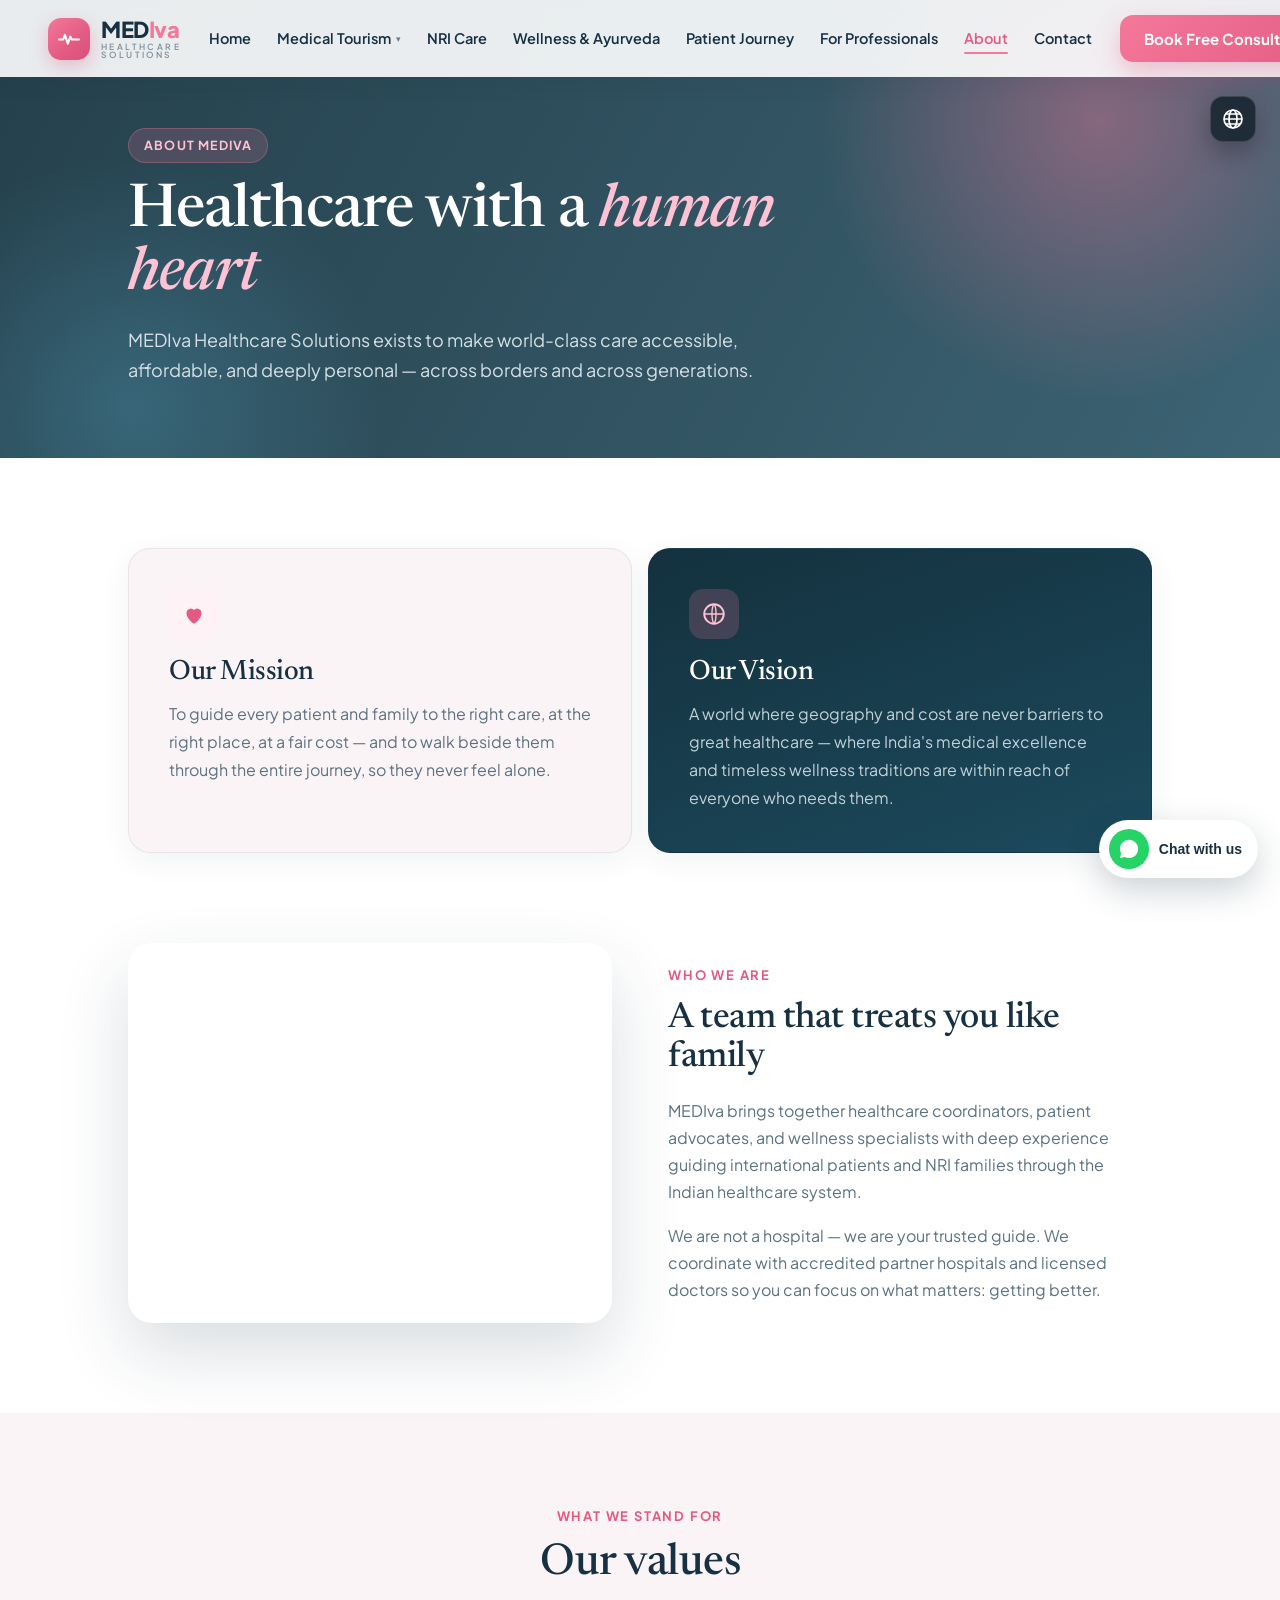
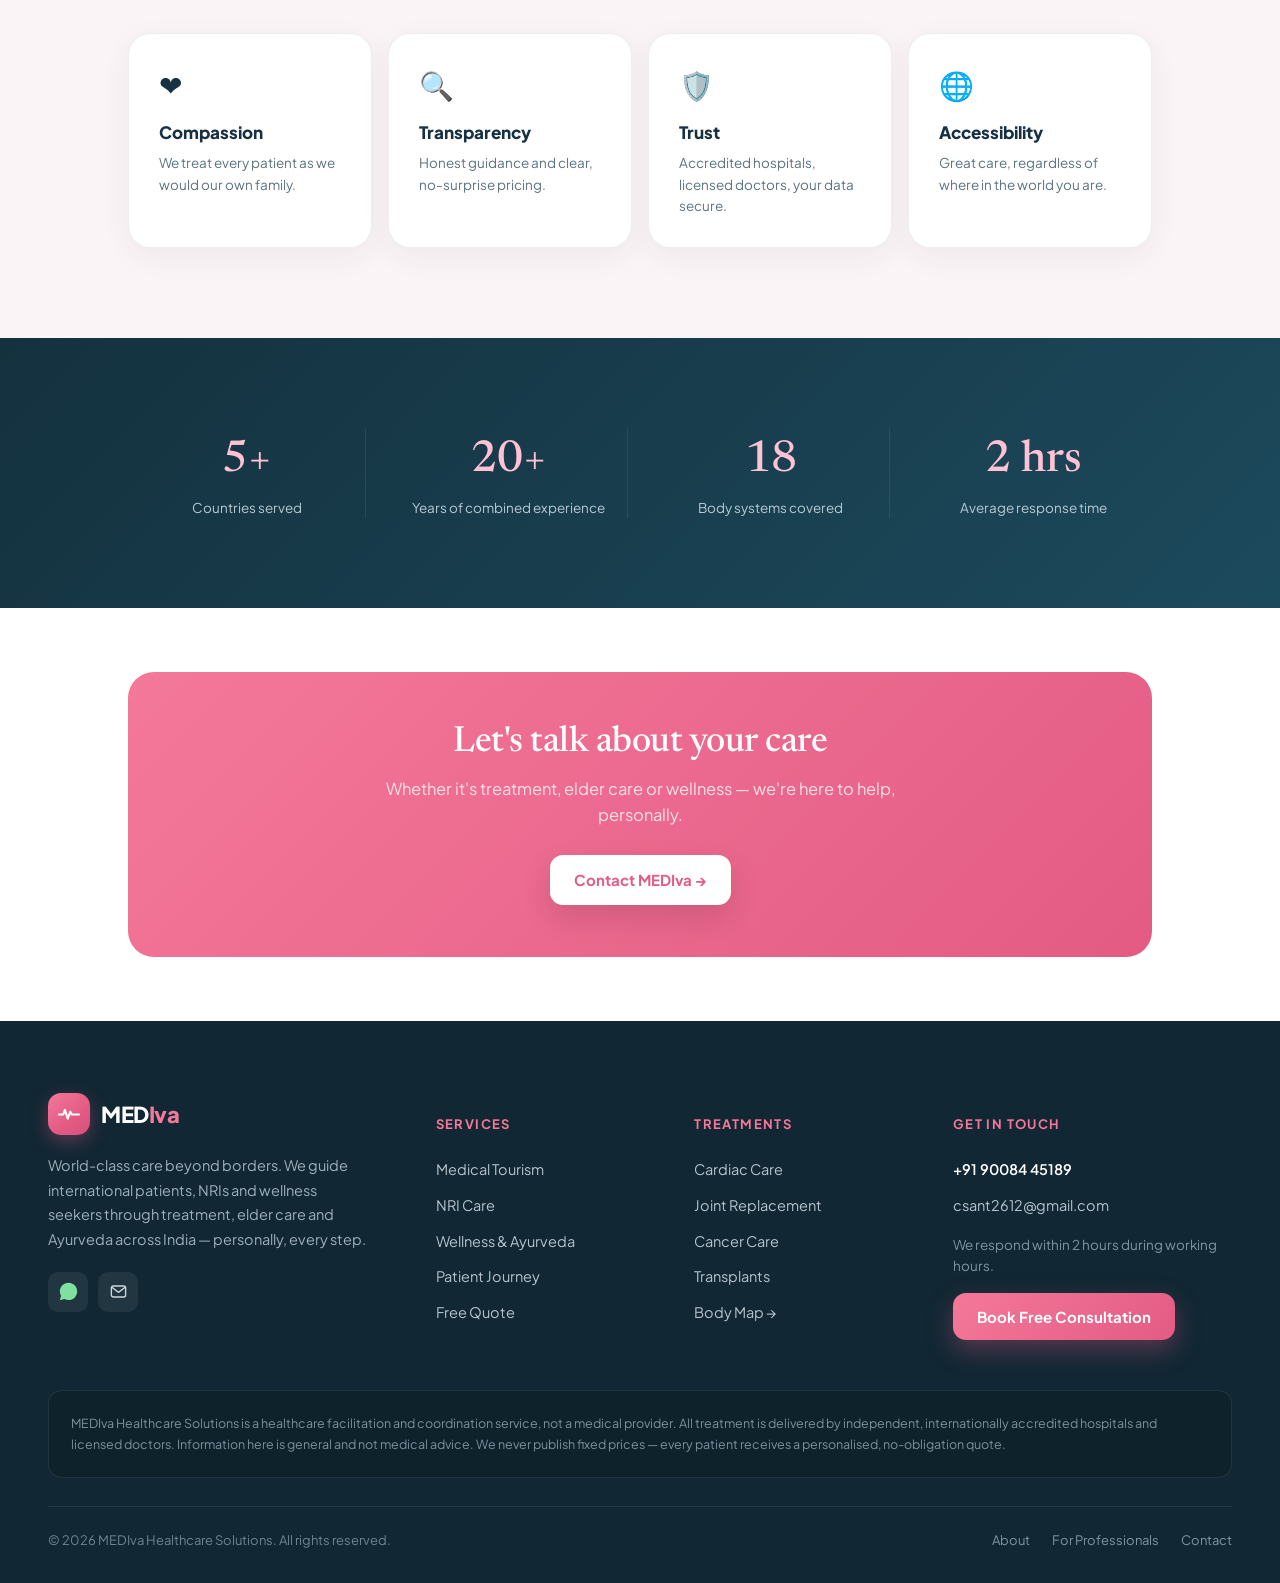
==== commit e1c68d3b: "Add files via upload" ====
--- a/about.html
+++ b/about.html
@@ -37,7 +37,7 @@
 </div></section>
 
 <section class="section" style="background:linear-gradient(135deg,#14313e,#1c4a5d)"><div class="container-narrow"><div class="counters-grid" style="padding:0">
-  <div class="counter"><div style="font-family:var(--serif);font-weight:500;font-size:44px;color:#ffc2d4">15+</div><div style="font-size:13.5px;color:#b9cad2;margin-top:4px">Countries served</div></div><div class="counter"><div style="font-family:var(--serif);font-weight:500;font-size:44px;color:#ffc2d4">20+</div><div style="font-size:13.5px;color:#b9cad2;margin-top:4px">Years of combined experience</div></div><div class="counter"><div style="font-family:var(--serif);font-weight:500;font-size:44px;color:#ffc2d4">18</div><div style="font-size:13.5px;color:#b9cad2;margin-top:4px">Body systems covered</div></div><div class="counter" style="border-right:none"><div style="font-family:var(--serif);font-weight:500;font-size:44px;color:#ffc2d4">2 hrs</div><div style="font-size:13.5px;color:#b9cad2;margin-top:4px">Average response time</div></div>
+  <div class="counter"><div style="font-family:var(--serif);font-weight:500;font-size:44px;color:#ffc2d4">5+</div><div style="font-size:13.5px;color:#b9cad2;margin-top:4px">Countries served</div></div><div class="counter"><div style="font-family:var(--serif);font-weight:500;font-size:44px;color:#ffc2d4">20+</div><div style="font-size:13.5px;color:#b9cad2;margin-top:4px">Years of combined experience</div></div><div class="counter"><div style="font-family:var(--serif);font-weight:500;font-size:44px;color:#ffc2d4">18</div><div style="font-size:13.5px;color:#b9cad2;margin-top:4px">Body systems covered</div></div><div class="counter" style="border-right:none"><div style="font-family:var(--serif);font-weight:500;font-size:44px;color:#ffc2d4">2 hrs</div><div style="font-size:13.5px;color:#b9cad2;margin-top:4px">Average response time</div></div>
 </div></div></section>
 
 <section class="section-sm"><div class="container-narrow"><div class="cta-band" style="padding:52px 40px">
